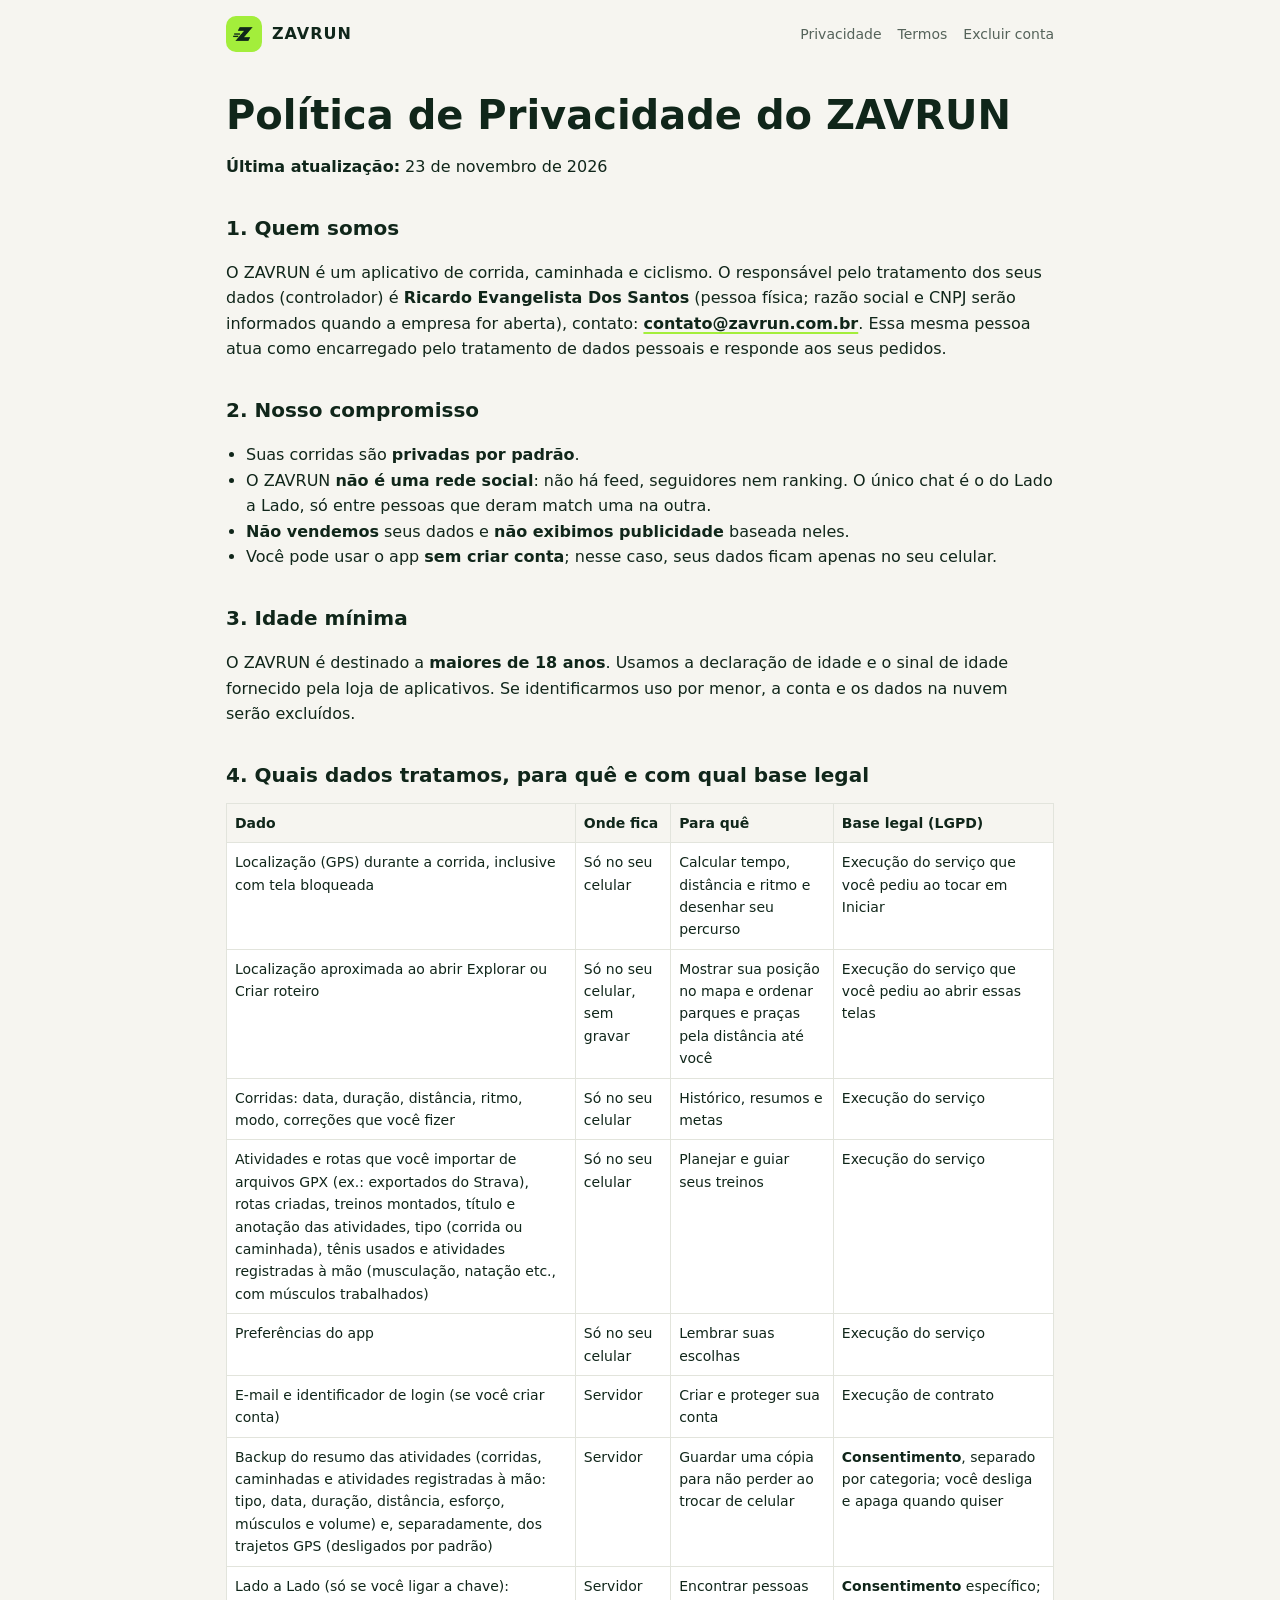
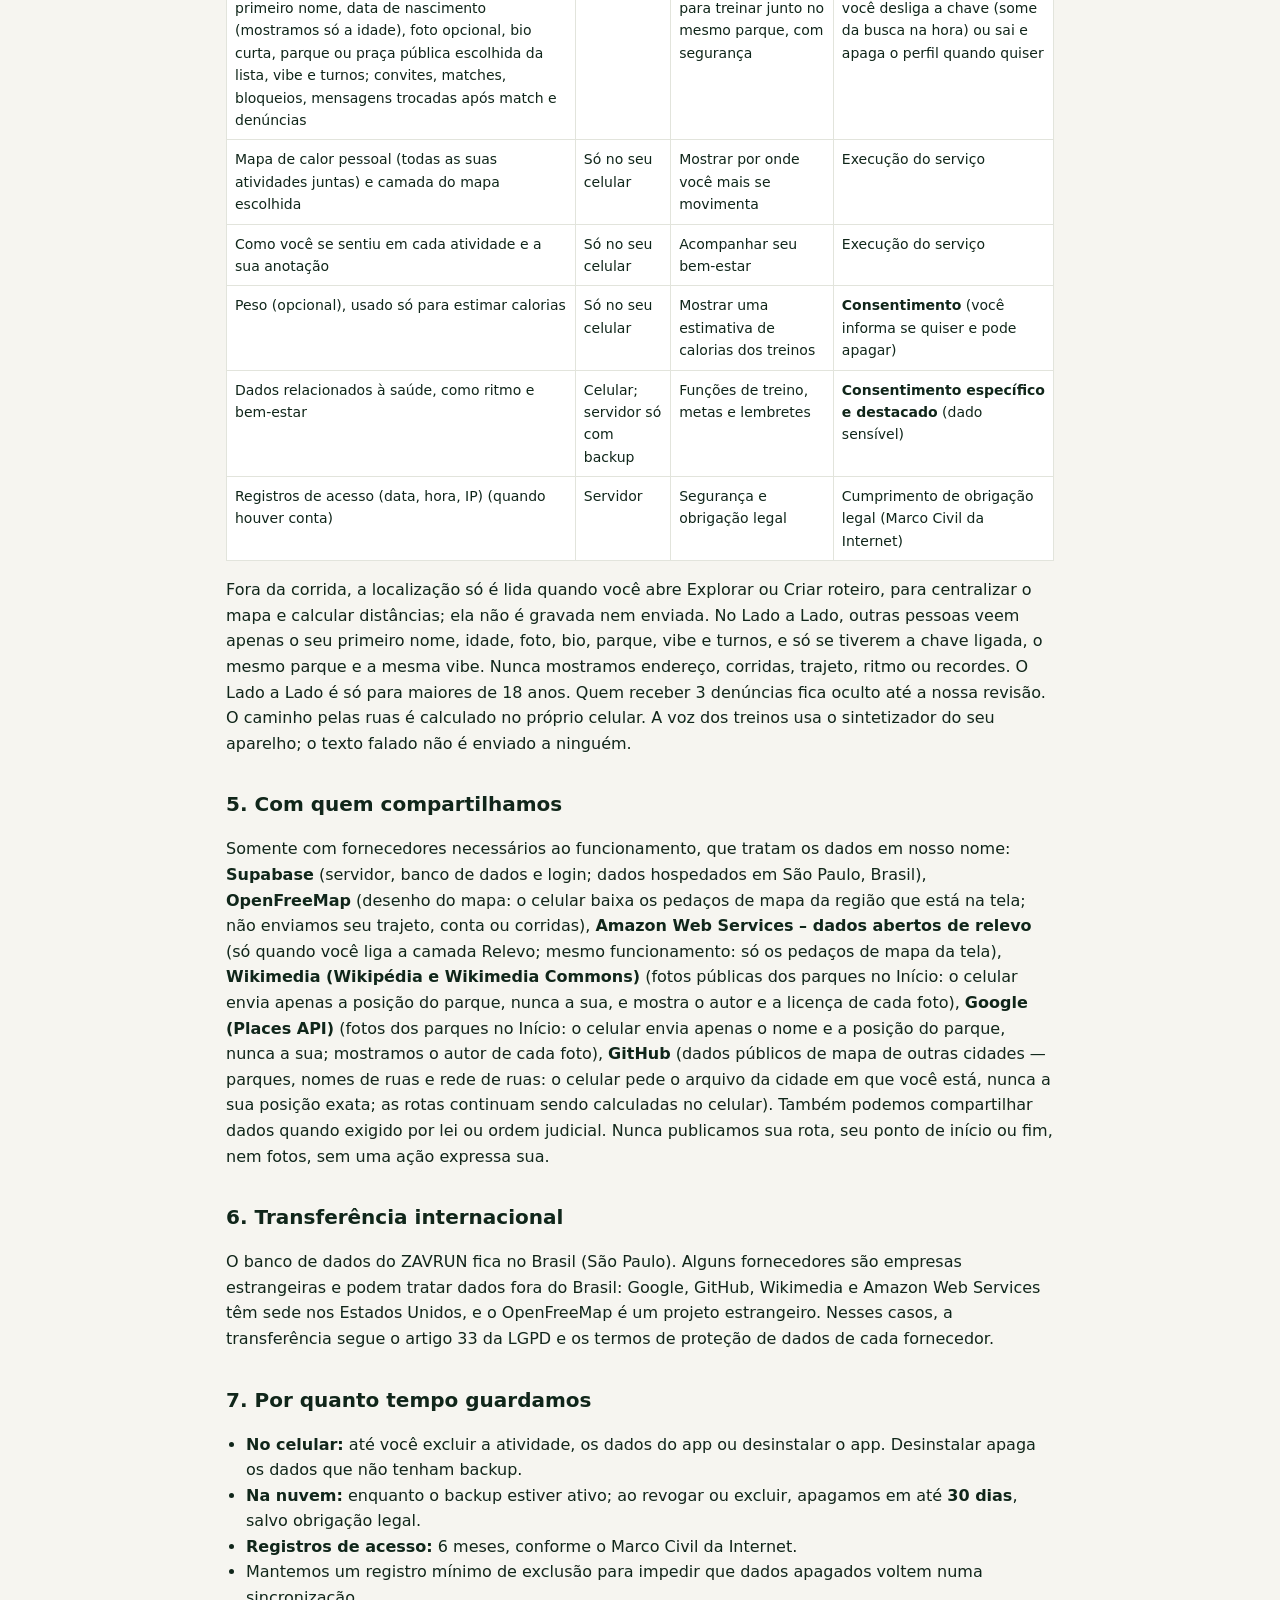
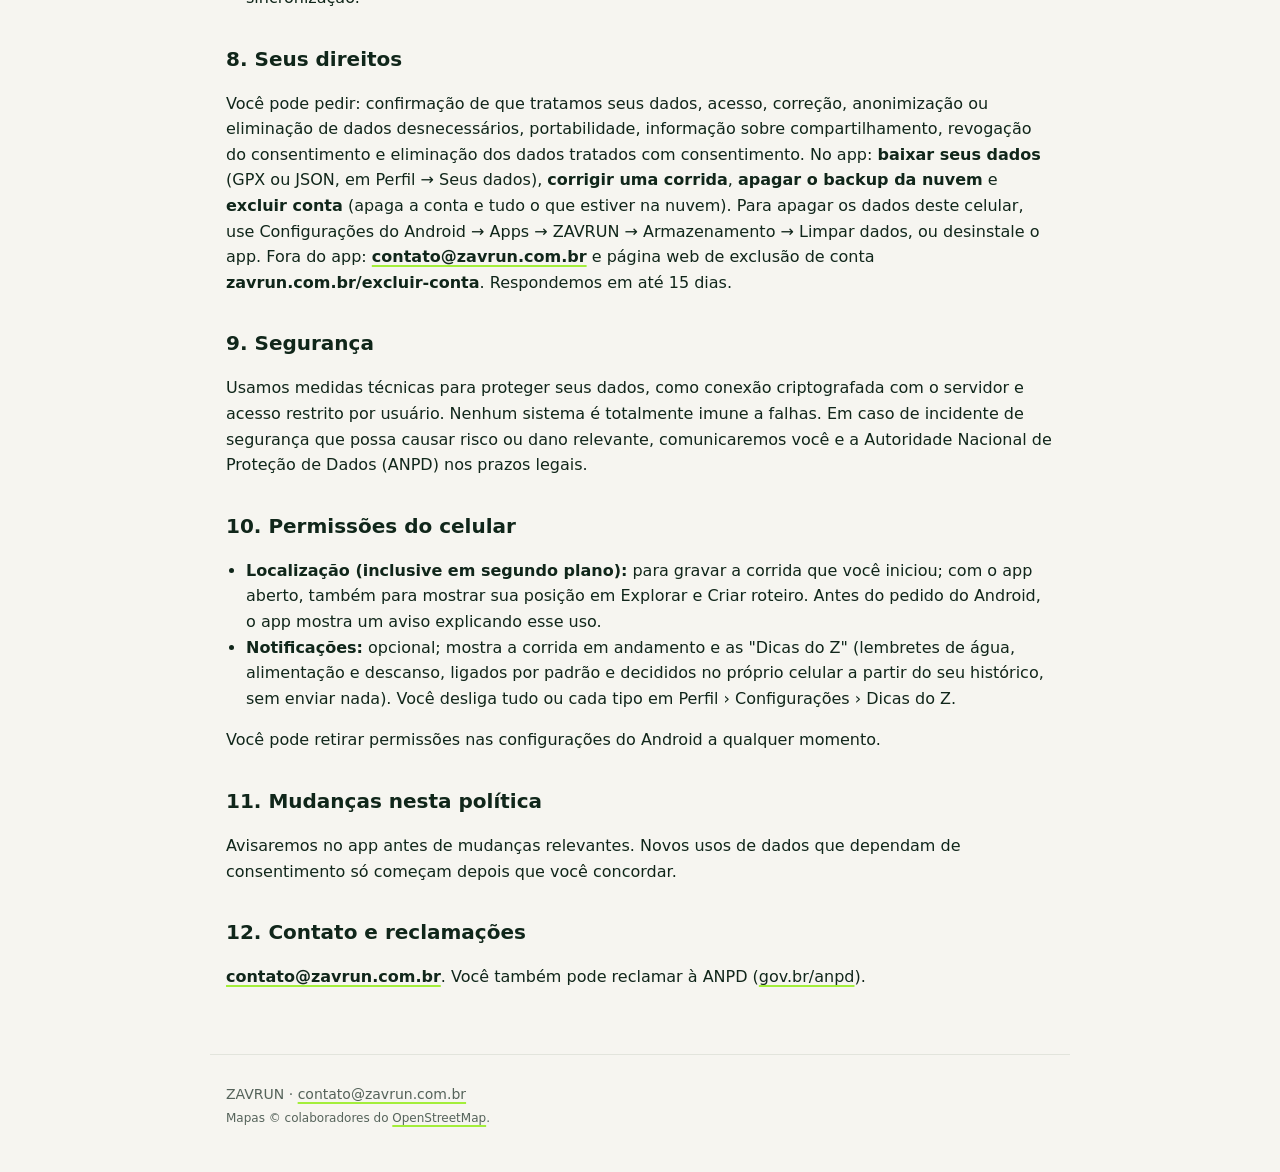
==== privacidade/index.html @ ad877f7b "Site zavrun.com.br: início, privacidade, termos e excluir conta Co-Authored-By: Claude Opus 5.5 <nor" ====
<!doctype html>
<html lang="pt-BR">
<head>
<meta charset="utf-8">
<meta name="viewport" content="width=device-width, initial-scale=1">
<title>Política de Privacidade — ZAVRUN</title>
<meta name="description" content="Como o ZAVRUN trata seus dados.">
<link rel="icon" href="/icon.png">
<link rel="stylesheet" href="/style.css">
</head>
<body>
<header class="top"><a class="brand" href="/"><img src="/icon.png" alt="" width="36" height="36"><span>ZAVRUN</span></a>
<nav><a href="/privacidade/">Privacidade</a><a href="/termos/">Termos</a><a href="/excluir-conta/">Excluir conta</a></nav></header>
<main>
<h1>Política de Privacidade do ZAVRUN</h1>
<p><strong>Última atualização:</strong> 23 de novembro de 2026</p>
<h2>1. Quem somos</h2>
<p>O ZAVRUN é um aplicativo de corrida, caminhada e ciclismo. O responsável pelo tratamento dos seus dados (controlador) é <strong>Ricardo Evangelista Dos Santos</strong> (pessoa física; razão social e CNPJ serão informados quando a empresa for aberta), contato: <strong><a href="mailto:contato@zavrun.com.br">contato@zavrun.com.br</a></strong>. Essa mesma pessoa atua como encarregado pelo tratamento de dados pessoais e responde aos seus pedidos.</p>
<h2>2. Nosso compromisso</h2>
<ul><li>Suas corridas são <strong>privadas por padrão</strong>.</li><li>O ZAVRUN <strong>não é uma rede social</strong>: não há feed, seguidores nem ranking. O único chat é o do Lado a Lado, só entre pessoas que deram match uma na outra.</li><li><strong>Não vendemos</strong> seus dados e <strong>não exibimos publicidade</strong> baseada neles.</li><li>Você pode usar o app <strong>sem criar conta</strong>; nesse caso, seus dados ficam apenas no seu celular.</li></ul>
<h2>3. Idade mínima</h2>
<p>O ZAVRUN é destinado a <strong>maiores de 18 anos</strong>. Usamos a declaração de idade e o sinal de idade fornecido pela loja de aplicativos. Se identificarmos uso por menor, a conta e os dados na nuvem serão excluídos.</p>
<h2>4. Quais dados tratamos, para quê e com qual base legal</h2>
<div class="table"><table><thead><tr><th>Dado</th><th>Onde fica</th><th>Para quê</th><th>Base legal (LGPD)</th></tr></thead><tbody><tr><td>Localização (GPS) durante a corrida, inclusive com tela bloqueada</td><td>Só no seu celular</td><td>Calcular tempo, distância e ritmo e desenhar seu percurso</td><td>Execução do serviço que você pediu ao tocar em Iniciar</td></tr><tr><td>Localização aproximada ao abrir Explorar ou Criar roteiro</td><td>Só no seu celular, sem gravar</td><td>Mostrar sua posição no mapa e ordenar parques e praças pela distância até você</td><td>Execução do serviço que você pediu ao abrir essas telas</td></tr><tr><td>Corridas: data, duração, distância, ritmo, modo, correções que você fizer</td><td>Só no seu celular</td><td>Histórico, resumos e metas</td><td>Execução do serviço</td></tr><tr><td>Atividades e rotas que você importar de arquivos GPX (ex.: exportados do Strava), rotas criadas, treinos montados, título e anotação das atividades, tipo (corrida ou caminhada), tênis usados e atividades registradas à mão (musculação, natação etc., com músculos trabalhados)</td><td>Só no seu celular</td><td>Planejar e guiar seus treinos</td><td>Execução do serviço</td></tr><tr><td>Preferências do app</td><td>Só no seu celular</td><td>Lembrar suas escolhas</td><td>Execução do serviço</td></tr><tr><td>E-mail e identificador de login (se você criar conta)</td><td>Servidor</td><td>Criar e proteger sua conta</td><td>Execução de contrato</td></tr><tr><td>Backup do resumo das atividades (corridas, caminhadas e atividades registradas à mão: tipo, data, duração, distância, esforço, músculos e volume) e, separadamente, dos trajetos GPS (desligados por padrão)</td><td>Servidor</td><td>Guardar uma cópia para não perder ao trocar de celular</td><td><strong>Consentimento</strong>, separado por categoria; você desliga e apaga quando quiser</td></tr><tr><td>Lado a Lado (só se você ligar a chave): primeiro nome, data de nascimento (mostramos só a idade), foto opcional, bio curta, parque ou praça pública escolhida da lista, vibe e turnos; convites, matches, bloqueios, mensagens trocadas após match e denúncias</td><td>Servidor</td><td>Encontrar pessoas para treinar junto no mesmo parque, com segurança</td><td><strong>Consentimento</strong> específico; você desliga a chave (some da busca na hora) ou sai e apaga o perfil quando quiser</td></tr><tr><td>Mapa de calor pessoal (todas as suas atividades juntas) e camada do mapa escolhida</td><td>Só no seu celular</td><td>Mostrar por onde você mais se movimenta</td><td>Execução do serviço</td></tr><tr><td>Como você se sentiu em cada atividade e a sua anotação</td><td>Só no seu celular</td><td>Acompanhar seu bem-estar</td><td>Execução do serviço</td></tr><tr><td>Peso (opcional), usado só para estimar calorias</td><td>Só no seu celular</td><td>Mostrar uma estimativa de calorias dos treinos</td><td><strong>Consentimento</strong> (você informa se quiser e pode apagar)</td></tr><tr><td>Dados relacionados à saúde, como ritmo e bem-estar</td><td>Celular; servidor só com backup</td><td>Funções de treino, metas e lembretes</td><td><strong>Consentimento específico e destacado</strong> (dado sensível)</td></tr><tr><td>Registros de acesso (data, hora, IP) (quando houver conta)</td><td>Servidor</td><td>Segurança e obrigação legal</td><td>Cumprimento de obrigação legal (Marco Civil da Internet)</td></tr></tbody></table></div>
<p>Fora da corrida, a localização só é lida quando você abre Explorar ou Criar roteiro, para centralizar o mapa e calcular distâncias; ela não é gravada nem enviada. No Lado a Lado, outras pessoas veem apenas o seu primeiro nome, idade, foto, bio, parque, vibe e turnos, e só se tiverem a chave ligada, o mesmo parque e a mesma vibe. Nunca mostramos endereço, corridas, trajeto, ritmo ou recordes. O Lado a Lado é só para maiores de 18 anos. Quem receber 3 denúncias fica oculto até a nossa revisão. O caminho pelas ruas é calculado no próprio celular. A voz dos treinos usa o sintetizador do seu aparelho; o texto falado não é enviado a ninguém.</p>
<h2>5. Com quem compartilhamos</h2>
<p>Somente com fornecedores necessários ao funcionamento, que tratam os dados em nosso nome: <strong>Supabase</strong> (servidor, banco de dados e login; dados hospedados em São Paulo, Brasil), <strong>OpenFreeMap</strong> (desenho do mapa: o celular baixa os pedaços de mapa da região que está na tela; não enviamos seu trajeto, conta ou corridas), <strong>Amazon Web Services – dados abertos de relevo</strong> (só quando você liga a camada Relevo; mesmo funcionamento: só os pedaços de mapa da tela), <strong>Wikimedia (Wikipédia e Wikimedia Commons)</strong> (fotos públicas dos parques no Início: o celular envia apenas a posição do parque, nunca a sua, e mostra o autor e a licença de cada foto), <strong>Google (Places API)</strong> (fotos dos parques no Início: o celular envia apenas o nome e a posição do parque, nunca a sua; mostramos o autor de cada foto), <strong>GitHub</strong> (dados públicos de mapa de outras cidades — parques, nomes de ruas e rede de ruas: o celular pede o arquivo da cidade em que você está, nunca a sua posição exata; as rotas continuam sendo calculadas no celular). Também podemos compartilhar dados quando exigido por lei ou ordem judicial. Nunca publicamos sua rota, seu ponto de início ou fim, nem fotos, sem uma ação expressa sua.</p>
<h2>6. Transferência internacional</h2>
<p>O banco de dados do ZAVRUN fica no Brasil (São Paulo). Alguns fornecedores são empresas estrangeiras e podem tratar dados fora do Brasil: Google, GitHub, Wikimedia e Amazon Web Services têm sede nos Estados Unidos, e o OpenFreeMap é um projeto estrangeiro. Nesses casos, a transferência segue o artigo 33 da LGPD e os termos de proteção de dados de cada fornecedor.</p>
<h2>7. Por quanto tempo guardamos</h2>
<ul><li><strong>No celular:</strong> até você excluir a atividade, os dados do app ou desinstalar o app. Desinstalar apaga os dados que não tenham backup.</li><li><strong>Na nuvem:</strong> enquanto o backup estiver ativo; ao revogar ou excluir, apagamos em até <strong>30 dias</strong>, salvo obrigação legal.</li><li><strong>Registros de acesso:</strong> 6 meses, conforme o Marco Civil da Internet.</li><li>Mantemos um registro mínimo de exclusão para impedir que dados apagados voltem numa sincronização.</li></ul>
<h2>8. Seus direitos</h2>
<p>Você pode pedir: confirmação de que tratamos seus dados, acesso, correção, anonimização ou eliminação de dados desnecessários, portabilidade, informação sobre compartilhamento, revogação do consentimento e eliminação dos dados tratados com consentimento. No app: <strong>baixar seus dados</strong> (GPX ou JSON, em Perfil → Seus dados), <strong>corrigir uma corrida</strong>, <strong>apagar o backup da nuvem</strong> e <strong>excluir conta</strong> (apaga a conta e tudo o que estiver na nuvem). Para apagar os dados deste celular, use Configurações do Android → Apps → ZAVRUN → Armazenamento → Limpar dados, ou desinstale o app. Fora do app: <strong><a href="mailto:contato@zavrun.com.br">contato@zavrun.com.br</a></strong> e página web de exclusão de conta <strong>zavrun.com.br/excluir-conta</strong>. Respondemos em até 15 dias.</p>
<h2>9. Segurança</h2>
<p>Usamos medidas técnicas para proteger seus dados, como conexão criptografada com o servidor e acesso restrito por usuário. Nenhum sistema é totalmente imune a falhas. Em caso de incidente de segurança que possa causar risco ou dano relevante, comunicaremos você e a Autoridade Nacional de Proteção de Dados (ANPD) nos prazos legais.</p>
<h2>10. Permissões do celular</h2>
<ul><li><strong>Localização (inclusive em segundo plano):</strong> para gravar a corrida que você iniciou; com o app aberto, também para mostrar sua posição em Explorar e Criar roteiro. Antes do pedido do Android, o app mostra um aviso explicando esse uso.</li><li><strong>Notificações:</strong> opcional; mostra a corrida em andamento e as "Dicas do Z" (lembretes de água, alimentação e descanso, ligados por padrão e decididos no próprio celular a partir do seu histórico, sem enviar nada). Você desliga tudo ou cada tipo em Perfil › Configurações › Dicas do Z.</li></ul>
<p>Você pode retirar permissões nas configurações do Android a qualquer momento.</p>
<h2>11. Mudanças nesta política</h2>
<p>Avisaremos no app antes de mudanças relevantes. Novos usos de dados que dependam de consentimento só começam depois que você concordar.</p>
<h2>12. Contato e reclamações</h2>
<p><strong><a href="mailto:contato@zavrun.com.br">contato@zavrun.com.br</a></strong>. Você também pode reclamar à ANPD (<a href="https://www.gov.br/anpd">gov.br/anpd</a>).</p>
</main>
<footer><p>ZAVRUN · <a href="mailto:contato@zavrun.com.br">contato@zavrun.com.br</a></p>
<p class="small">Mapas © colaboradores do <a href="https://www.openstreetmap.org/copyright">OpenStreetMap</a>.</p></footer>
</body>
</html>
---- style.css ----
:root{--bg:#F6F5F0;--card:#FFFFFF;--text:#10261A;--muted:#55635A;--line:#E2E4DC;--lime:#A3EE3B;--dark:#10261A}
@media (prefers-color-scheme:dark){:root{--bg:#0E1311;--card:#1A201D;--text:#EEF2EC;--muted:#A3ADA6;--line:#26302B}}
*{box-sizing:border-box}html{-webkit-text-size-adjust:100%}
body{margin:0;background:var(--bg);color:var(--text);font:16px/1.6 system-ui,-apple-system,"Segoe UI",Roboto,sans-serif}
a{color:inherit;text-decoration-color:var(--lime);text-decoration-thickness:2px;text-underline-offset:3px}
.top{display:flex;flex-wrap:wrap;gap:12px;align-items:center;justify-content:space-between;max-width:860px;margin:0 auto;padding:16px}
.brand{display:flex;align-items:center;gap:10px;text-decoration:none;font-weight:800;letter-spacing:.06em}
.brand img{border-radius:10px}
nav{display:flex;gap:16px;flex-wrap:wrap;font-size:14px}nav a{text-decoration:none;color:var(--muted)}nav a:hover{color:var(--text)}
main{max-width:860px;margin:0 auto;padding:8px 16px 48px}
h1{font-size:clamp(28px,5vw,40px);line-height:1.15;margin:16px 0 8px}h2{font-size:20px;margin:32px 0 8px}h3{font-size:17px}
p,li{color:var(--text)}ul{padding-left:20px}code{background:var(--card);padding:1px 5px;border-radius:5px}
blockquote{margin:16px 0;padding:12px 16px;background:var(--card);border-left:4px solid var(--lime);border-radius:8px}
.table{overflow-x:auto;margin:12px 0}table{border-collapse:collapse;width:100%;font-size:14px;background:var(--card)}
th,td{border:1px solid var(--line);padding:8px;text-align:left;vertical-align:top}th{background:var(--bg)}
.hero{background:var(--dark);color:#EEF2EC;border-radius:28px;padding:32px 24px;margin:8px 0 24px}
.hero h1{color:#EEF2EC;margin-top:0}.hero p{color:#C9D2CB;font-size:18px;max-width:560px}
.pill{display:inline-block;background:var(--lime);color:#10261A;font-weight:700;border-radius:999px;padding:10px 18px;text-decoration:none}
.grid{display:grid;grid-template-columns:repeat(auto-fit,minmax(220px,1fr));gap:12px}
.card{background:var(--card);border:1px solid var(--line);border-radius:20px;padding:18px}.card h3{margin:0 0 6px}.card p{margin:0;color:var(--muted)}
ol.steps{padding-left:20px}ol.steps li{margin:6px 0}
footer{max-width:860px;margin:0 auto;padding:24px 16px 40px;border-top:1px solid var(--line);color:var(--muted);font-size:14px}
footer p{color:var(--muted);margin:4px 0}.small{font-size:12px}
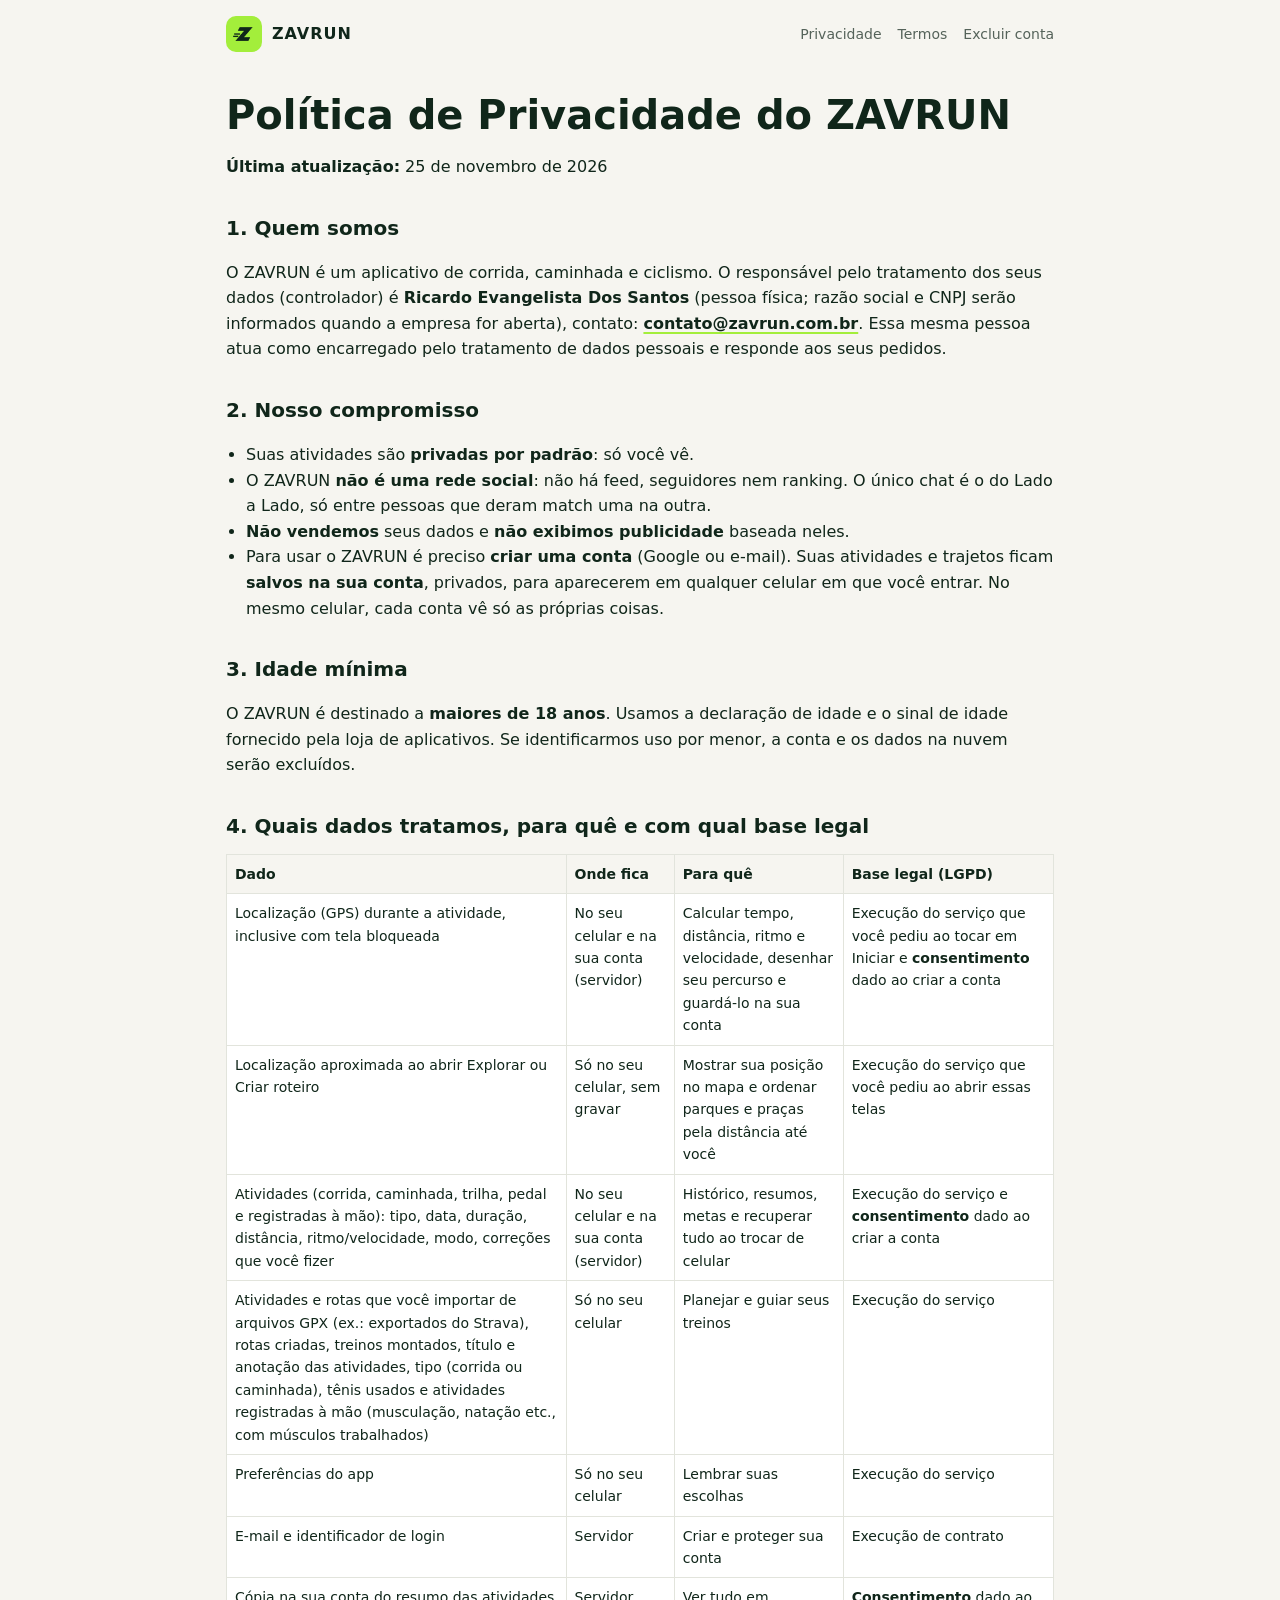
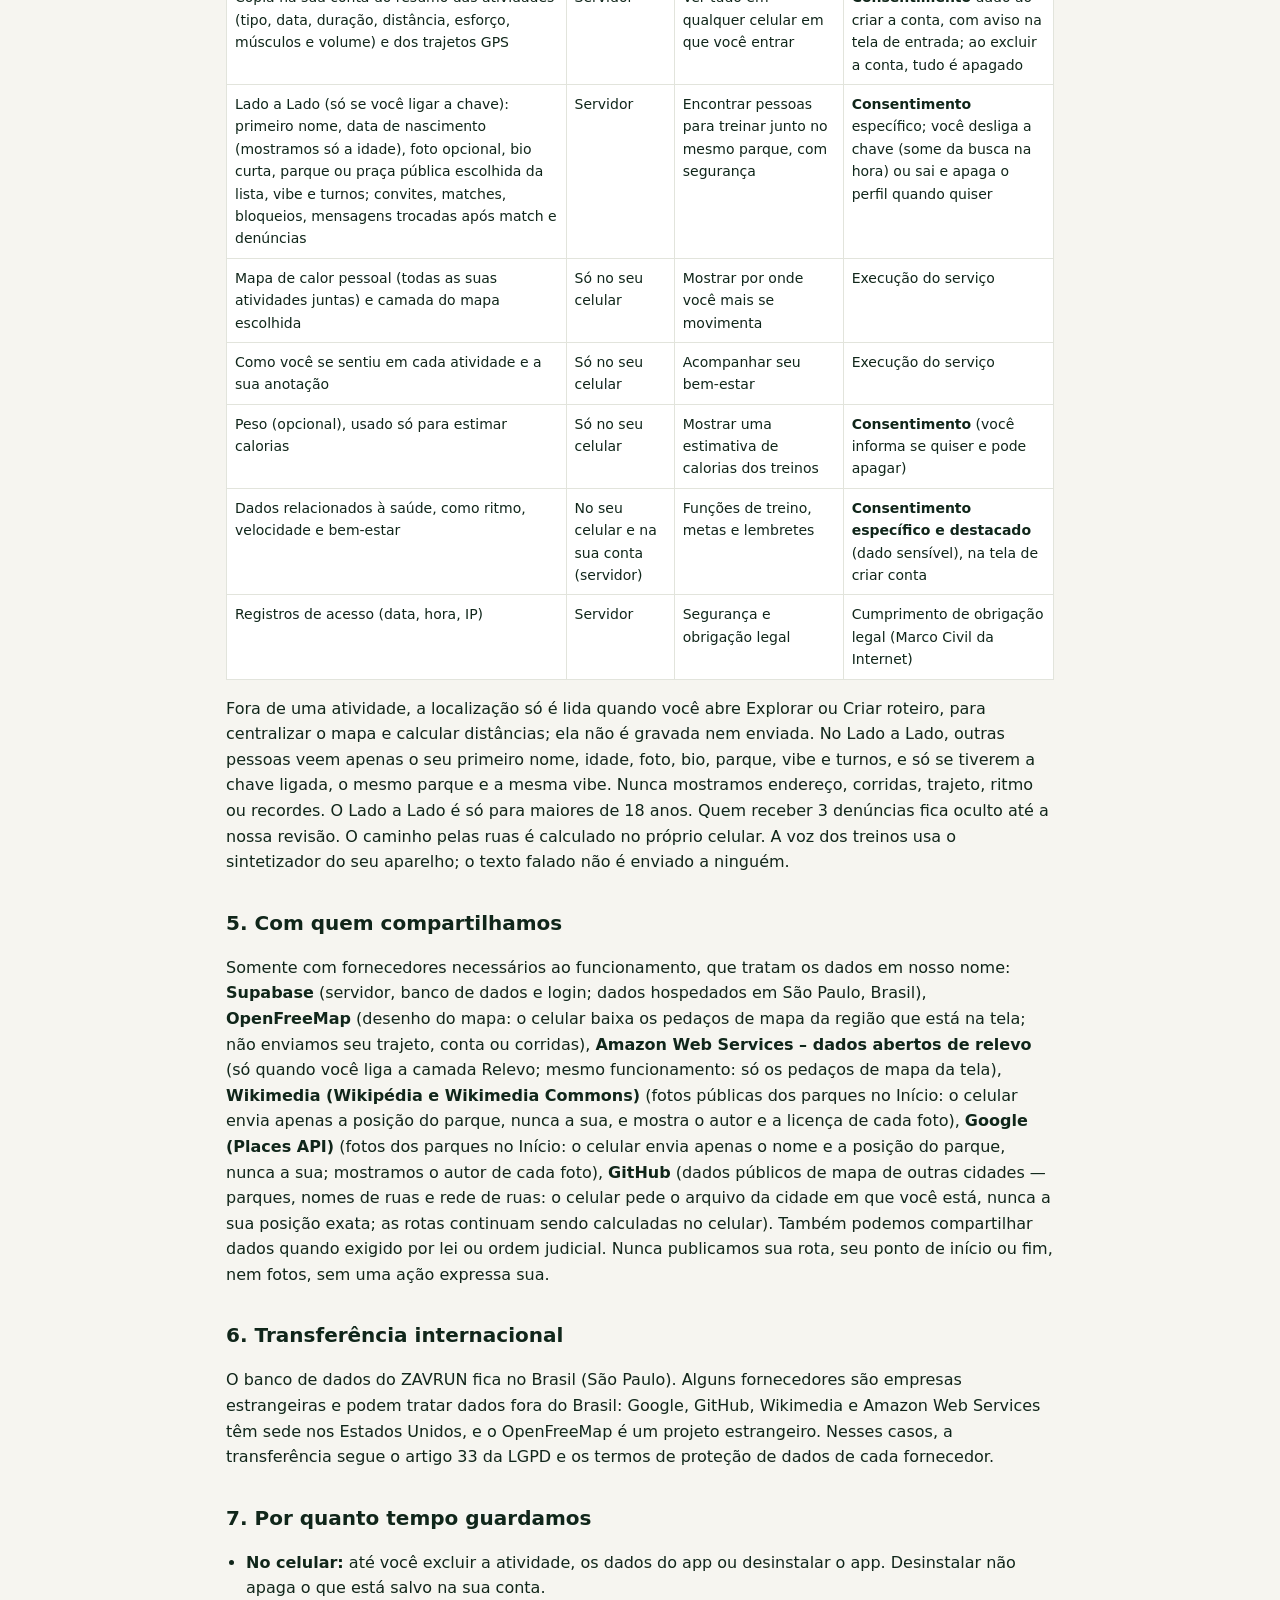
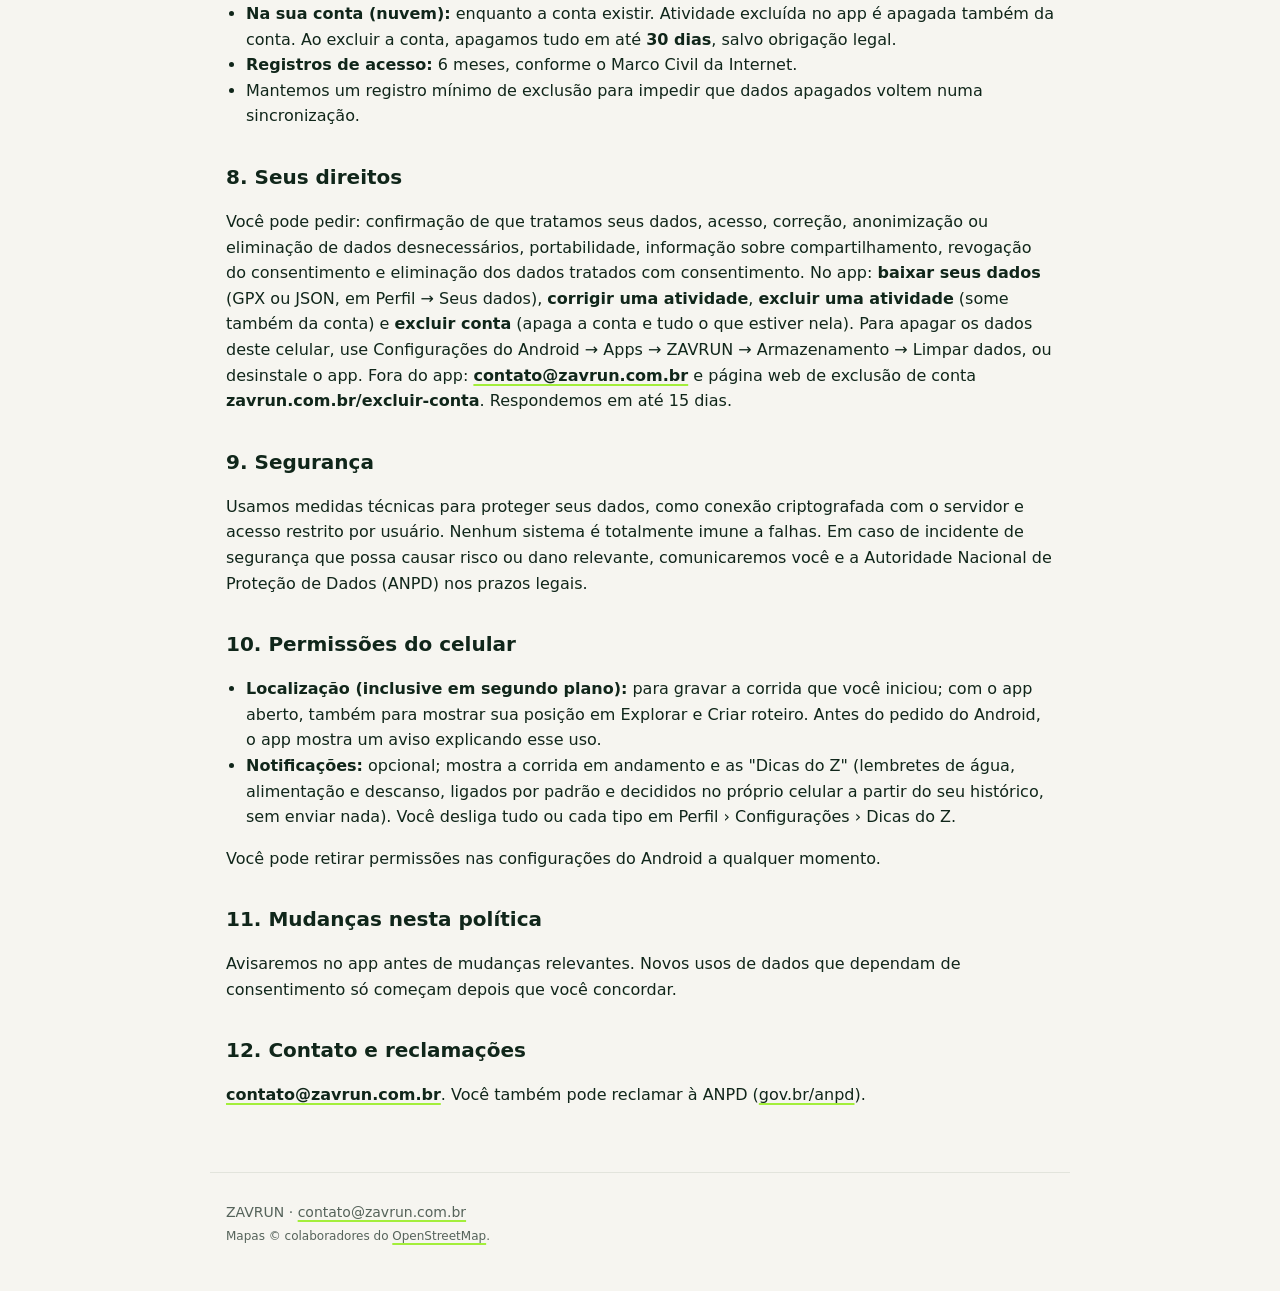
==== commit d38e4e8a: "Privacidade e Termos: conta obrigatória e tudo salvo na conta (ACCOUNT-02) Co-Authored-By: Claude Op" ====
--- a/privacidade/index.html
+++ b/privacidade/index.html
@@ -13,24 +13,24 @@
 <nav><a href="/privacidade/">Privacidade</a><a href="/termos/">Termos</a><a href="/excluir-conta/">Excluir conta</a></nav></header>
 <main>
 <h1>Política de Privacidade do ZAVRUN</h1>
-<p><strong>Última atualização:</strong> 23 de novembro de 2026</p>
+<p><strong>Última atualização:</strong> 25 de novembro de 2026</p>
 <h2>1. Quem somos</h2>
 <p>O ZAVRUN é um aplicativo de corrida, caminhada e ciclismo. O responsável pelo tratamento dos seus dados (controlador) é <strong>Ricardo Evangelista Dos Santos</strong> (pessoa física; razão social e CNPJ serão informados quando a empresa for aberta), contato: <strong><a href="mailto:contato@zavrun.com.br">contato@zavrun.com.br</a></strong>. Essa mesma pessoa atua como encarregado pelo tratamento de dados pessoais e responde aos seus pedidos.</p>
 <h2>2. Nosso compromisso</h2>
-<ul><li>Suas corridas são <strong>privadas por padrão</strong>.</li><li>O ZAVRUN <strong>não é uma rede social</strong>: não há feed, seguidores nem ranking. O único chat é o do Lado a Lado, só entre pessoas que deram match uma na outra.</li><li><strong>Não vendemos</strong> seus dados e <strong>não exibimos publicidade</strong> baseada neles.</li><li>Você pode usar o app <strong>sem criar conta</strong>; nesse caso, seus dados ficam apenas no seu celular.</li></ul>
+<ul><li>Suas atividades são <strong>privadas por padrão</strong>: só você vê.</li><li>O ZAVRUN <strong>não é uma rede social</strong>: não há feed, seguidores nem ranking. O único chat é o do Lado a Lado, só entre pessoas que deram match uma na outra.</li><li><strong>Não vendemos</strong> seus dados e <strong>não exibimos publicidade</strong> baseada neles.</li><li>Para usar o ZAVRUN é preciso <strong>criar uma conta</strong> (Google ou e-mail). Suas atividades e trajetos ficam <strong>salvos na sua conta</strong>, privados, para aparecerem em qualquer celular em que você entrar. No mesmo celular, cada conta vê só as próprias coisas.</li></ul>
 <h2>3. Idade mínima</h2>
 <p>O ZAVRUN é destinado a <strong>maiores de 18 anos</strong>. Usamos a declaração de idade e o sinal de idade fornecido pela loja de aplicativos. Se identificarmos uso por menor, a conta e os dados na nuvem serão excluídos.</p>
 <h2>4. Quais dados tratamos, para quê e com qual base legal</h2>
-<div class="table"><table><thead><tr><th>Dado</th><th>Onde fica</th><th>Para quê</th><th>Base legal (LGPD)</th></tr></thead><tbody><tr><td>Localização (GPS) durante a corrida, inclusive com tela bloqueada</td><td>Só no seu celular</td><td>Calcular tempo, distância e ritmo e desenhar seu percurso</td><td>Execução do serviço que você pediu ao tocar em Iniciar</td></tr><tr><td>Localização aproximada ao abrir Explorar ou Criar roteiro</td><td>Só no seu celular, sem gravar</td><td>Mostrar sua posição no mapa e ordenar parques e praças pela distância até você</td><td>Execução do serviço que você pediu ao abrir essas telas</td></tr><tr><td>Corridas: data, duração, distância, ritmo, modo, correções que você fizer</td><td>Só no seu celular</td><td>Histórico, resumos e metas</td><td>Execução do serviço</td></tr><tr><td>Atividades e rotas que você importar de arquivos GPX (ex.: exportados do Strava), rotas criadas, treinos montados, título e anotação das atividades, tipo (corrida ou caminhada), tênis usados e atividades registradas à mão (musculação, natação etc., com músculos trabalhados)</td><td>Só no seu celular</td><td>Planejar e guiar seus treinos</td><td>Execução do serviço</td></tr><tr><td>Preferências do app</td><td>Só no seu celular</td><td>Lembrar suas escolhas</td><td>Execução do serviço</td></tr><tr><td>E-mail e identificador de login (se você criar conta)</td><td>Servidor</td><td>Criar e proteger sua conta</td><td>Execução de contrato</td></tr><tr><td>Backup do resumo das atividades (corridas, caminhadas e atividades registradas à mão: tipo, data, duração, distância, esforço, músculos e volume) e, separadamente, dos trajetos GPS (desligados por padrão)</td><td>Servidor</td><td>Guardar uma cópia para não perder ao trocar de celular</td><td><strong>Consentimento</strong>, separado por categoria; você desliga e apaga quando quiser</td></tr><tr><td>Lado a Lado (só se você ligar a chave): primeiro nome, data de nascimento (mostramos só a idade), foto opcional, bio curta, parque ou praça pública escolhida da lista, vibe e turnos; convites, matches, bloqueios, mensagens trocadas após match e denúncias</td><td>Servidor</td><td>Encontrar pessoas para treinar junto no mesmo parque, com segurança</td><td><strong>Consentimento</strong> específico; você desliga a chave (some da busca na hora) ou sai e apaga o perfil quando quiser</td></tr><tr><td>Mapa de calor pessoal (todas as suas atividades juntas) e camada do mapa escolhida</td><td>Só no seu celular</td><td>Mostrar por onde você mais se movimenta</td><td>Execução do serviço</td></tr><tr><td>Como você se sentiu em cada atividade e a sua anotação</td><td>Só no seu celular</td><td>Acompanhar seu bem-estar</td><td>Execução do serviço</td></tr><tr><td>Peso (opcional), usado só para estimar calorias</td><td>Só no seu celular</td><td>Mostrar uma estimativa de calorias dos treinos</td><td><strong>Consentimento</strong> (você informa se quiser e pode apagar)</td></tr><tr><td>Dados relacionados à saúde, como ritmo e bem-estar</td><td>Celular; servidor só com backup</td><td>Funções de treino, metas e lembretes</td><td><strong>Consentimento específico e destacado</strong> (dado sensível)</td></tr><tr><td>Registros de acesso (data, hora, IP) (quando houver conta)</td><td>Servidor</td><td>Segurança e obrigação legal</td><td>Cumprimento de obrigação legal (Marco Civil da Internet)</td></tr></tbody></table></div>
-<p>Fora da corrida, a localização só é lida quando você abre Explorar ou Criar roteiro, para centralizar o mapa e calcular distâncias; ela não é gravada nem enviada. No Lado a Lado, outras pessoas veem apenas o seu primeiro nome, idade, foto, bio, parque, vibe e turnos, e só se tiverem a chave ligada, o mesmo parque e a mesma vibe. Nunca mostramos endereço, corridas, trajeto, ritmo ou recordes. O Lado a Lado é só para maiores de 18 anos. Quem receber 3 denúncias fica oculto até a nossa revisão. O caminho pelas ruas é calculado no próprio celular. A voz dos treinos usa o sintetizador do seu aparelho; o texto falado não é enviado a ninguém.</p>
+<div class="table"><table><thead><tr><th>Dado</th><th>Onde fica</th><th>Para quê</th><th>Base legal (LGPD)</th></tr></thead><tbody><tr><td>Localização (GPS) durante a atividade, inclusive com tela bloqueada</td><td>No seu celular e na sua conta (servidor)</td><td>Calcular tempo, distância, ritmo e velocidade, desenhar seu percurso e guardá-lo na sua conta</td><td>Execução do serviço que você pediu ao tocar em Iniciar e <strong>consentimento</strong> dado ao criar a conta</td></tr><tr><td>Localização aproximada ao abrir Explorar ou Criar roteiro</td><td>Só no seu celular, sem gravar</td><td>Mostrar sua posição no mapa e ordenar parques e praças pela distância até você</td><td>Execução do serviço que você pediu ao abrir essas telas</td></tr><tr><td>Atividades (corrida, caminhada, trilha, pedal e registradas à mão): tipo, data, duração, distância, ritmo/velocidade, modo, correções que você fizer</td><td>No seu celular e na sua conta (servidor)</td><td>Histórico, resumos, metas e recuperar tudo ao trocar de celular</td><td>Execução do serviço e <strong>consentimento</strong> dado ao criar a conta</td></tr><tr><td>Atividades e rotas que você importar de arquivos GPX (ex.: exportados do Strava), rotas criadas, treinos montados, título e anotação das atividades, tipo (corrida ou caminhada), tênis usados e atividades registradas à mão (musculação, natação etc., com músculos trabalhados)</td><td>Só no seu celular</td><td>Planejar e guiar seus treinos</td><td>Execução do serviço</td></tr><tr><td>Preferências do app</td><td>Só no seu celular</td><td>Lembrar suas escolhas</td><td>Execução do serviço</td></tr><tr><td>E-mail e identificador de login</td><td>Servidor</td><td>Criar e proteger sua conta</td><td>Execução de contrato</td></tr><tr><td>Cópia na sua conta do resumo das atividades (tipo, data, duração, distância, esforço, músculos e volume) e dos trajetos GPS</td><td>Servidor</td><td>Ver tudo em qualquer celular em que você entrar</td><td><strong>Consentimento</strong> dado ao criar a conta, com aviso na tela de entrada; ao excluir a conta, tudo é apagado</td></tr><tr><td>Lado a Lado (só se você ligar a chave): primeiro nome, data de nascimento (mostramos só a idade), foto opcional, bio curta, parque ou praça pública escolhida da lista, vibe e turnos; convites, matches, bloqueios, mensagens trocadas após match e denúncias</td><td>Servidor</td><td>Encontrar pessoas para treinar junto no mesmo parque, com segurança</td><td><strong>Consentimento</strong> específico; você desliga a chave (some da busca na hora) ou sai e apaga o perfil quando quiser</td></tr><tr><td>Mapa de calor pessoal (todas as suas atividades juntas) e camada do mapa escolhida</td><td>Só no seu celular</td><td>Mostrar por onde você mais se movimenta</td><td>Execução do serviço</td></tr><tr><td>Como você se sentiu em cada atividade e a sua anotação</td><td>Só no seu celular</td><td>Acompanhar seu bem-estar</td><td>Execução do serviço</td></tr><tr><td>Peso (opcional), usado só para estimar calorias</td><td>Só no seu celular</td><td>Mostrar uma estimativa de calorias dos treinos</td><td><strong>Consentimento</strong> (você informa se quiser e pode apagar)</td></tr><tr><td>Dados relacionados à saúde, como ritmo, velocidade e bem-estar</td><td>No seu celular e na sua conta (servidor)</td><td>Funções de treino, metas e lembretes</td><td><strong>Consentimento específico e destacado</strong> (dado sensível), na tela de criar conta</td></tr><tr><td>Registros de acesso (data, hora, IP)</td><td>Servidor</td><td>Segurança e obrigação legal</td><td>Cumprimento de obrigação legal (Marco Civil da Internet)</td></tr></tbody></table></div>
+<p>Fora de uma atividade, a localização só é lida quando você abre Explorar ou Criar roteiro, para centralizar o mapa e calcular distâncias; ela não é gravada nem enviada. No Lado a Lado, outras pessoas veem apenas o seu primeiro nome, idade, foto, bio, parque, vibe e turnos, e só se tiverem a chave ligada, o mesmo parque e a mesma vibe. Nunca mostramos endereço, corridas, trajeto, ritmo ou recordes. O Lado a Lado é só para maiores de 18 anos. Quem receber 3 denúncias fica oculto até a nossa revisão. O caminho pelas ruas é calculado no próprio celular. A voz dos treinos usa o sintetizador do seu aparelho; o texto falado não é enviado a ninguém.</p>
 <h2>5. Com quem compartilhamos</h2>
 <p>Somente com fornecedores necessários ao funcionamento, que tratam os dados em nosso nome: <strong>Supabase</strong> (servidor, banco de dados e login; dados hospedados em São Paulo, Brasil), <strong>OpenFreeMap</strong> (desenho do mapa: o celular baixa os pedaços de mapa da região que está na tela; não enviamos seu trajeto, conta ou corridas), <strong>Amazon Web Services – dados abertos de relevo</strong> (só quando você liga a camada Relevo; mesmo funcionamento: só os pedaços de mapa da tela), <strong>Wikimedia (Wikipédia e Wikimedia Commons)</strong> (fotos públicas dos parques no Início: o celular envia apenas a posição do parque, nunca a sua, e mostra o autor e a licença de cada foto), <strong>Google (Places API)</strong> (fotos dos parques no Início: o celular envia apenas o nome e a posição do parque, nunca a sua; mostramos o autor de cada foto), <strong>GitHub</strong> (dados públicos de mapa de outras cidades — parques, nomes de ruas e rede de ruas: o celular pede o arquivo da cidade em que você está, nunca a sua posição exata; as rotas continuam sendo calculadas no celular). Também podemos compartilhar dados quando exigido por lei ou ordem judicial. Nunca publicamos sua rota, seu ponto de início ou fim, nem fotos, sem uma ação expressa sua.</p>
 <h2>6. Transferência internacional</h2>
 <p>O banco de dados do ZAVRUN fica no Brasil (São Paulo). Alguns fornecedores são empresas estrangeiras e podem tratar dados fora do Brasil: Google, GitHub, Wikimedia e Amazon Web Services têm sede nos Estados Unidos, e o OpenFreeMap é um projeto estrangeiro. Nesses casos, a transferência segue o artigo 33 da LGPD e os termos de proteção de dados de cada fornecedor.</p>
 <h2>7. Por quanto tempo guardamos</h2>
-<ul><li><strong>No celular:</strong> até você excluir a atividade, os dados do app ou desinstalar o app. Desinstalar apaga os dados que não tenham backup.</li><li><strong>Na nuvem:</strong> enquanto o backup estiver ativo; ao revogar ou excluir, apagamos em até <strong>30 dias</strong>, salvo obrigação legal.</li><li><strong>Registros de acesso:</strong> 6 meses, conforme o Marco Civil da Internet.</li><li>Mantemos um registro mínimo de exclusão para impedir que dados apagados voltem numa sincronização.</li></ul>
+<ul><li><strong>No celular:</strong> até você excluir a atividade, os dados do app ou desinstalar o app. Desinstalar não apaga o que está salvo na sua conta.</li><li><strong>Na sua conta (nuvem):</strong> enquanto a conta existir. Atividade excluída no app é apagada também da conta. Ao excluir a conta, apagamos tudo em até <strong>30 dias</strong>, salvo obrigação legal.</li><li><strong>Registros de acesso:</strong> 6 meses, conforme o Marco Civil da Internet.</li><li>Mantemos um registro mínimo de exclusão para impedir que dados apagados voltem numa sincronização.</li></ul>
 <h2>8. Seus direitos</h2>
-<p>Você pode pedir: confirmação de que tratamos seus dados, acesso, correção, anonimização ou eliminação de dados desnecessários, portabilidade, informação sobre compartilhamento, revogação do consentimento e eliminação dos dados tratados com consentimento. No app: <strong>baixar seus dados</strong> (GPX ou JSON, em Perfil → Seus dados), <strong>corrigir uma corrida</strong>, <strong>apagar o backup da nuvem</strong> e <strong>excluir conta</strong> (apaga a conta e tudo o que estiver na nuvem). Para apagar os dados deste celular, use Configurações do Android → Apps → ZAVRUN → Armazenamento → Limpar dados, ou desinstale o app. Fora do app: <strong><a href="mailto:contato@zavrun.com.br">contato@zavrun.com.br</a></strong> e página web de exclusão de conta <strong>zavrun.com.br/excluir-conta</strong>. Respondemos em até 15 dias.</p>
+<p>Você pode pedir: confirmação de que tratamos seus dados, acesso, correção, anonimização ou eliminação de dados desnecessários, portabilidade, informação sobre compartilhamento, revogação do consentimento e eliminação dos dados tratados com consentimento. No app: <strong>baixar seus dados</strong> (GPX ou JSON, em Perfil → Seus dados), <strong>corrigir uma atividade</strong>, <strong>excluir uma atividade</strong> (some também da conta) e <strong>excluir conta</strong> (apaga a conta e tudo o que estiver nela). Para apagar os dados deste celular, use Configurações do Android → Apps → ZAVRUN → Armazenamento → Limpar dados, ou desinstale o app. Fora do app: <strong><a href="mailto:contato@zavrun.com.br">contato@zavrun.com.br</a></strong> e página web de exclusão de conta <strong>zavrun.com.br/excluir-conta</strong>. Respondemos em até 15 dias.</p>
 <h2>9. Segurança</h2>
 <p>Usamos medidas técnicas para proteger seus dados, como conexão criptografada com o servidor e acesso restrito por usuário. Nenhum sistema é totalmente imune a falhas. Em caso de incidente de segurança que possa causar risco ou dano relevante, comunicaremos você e a Autoridade Nacional de Proteção de Dados (ANPD) nos prazos legais.</p>
 <h2>10. Permissões do celular</h2>
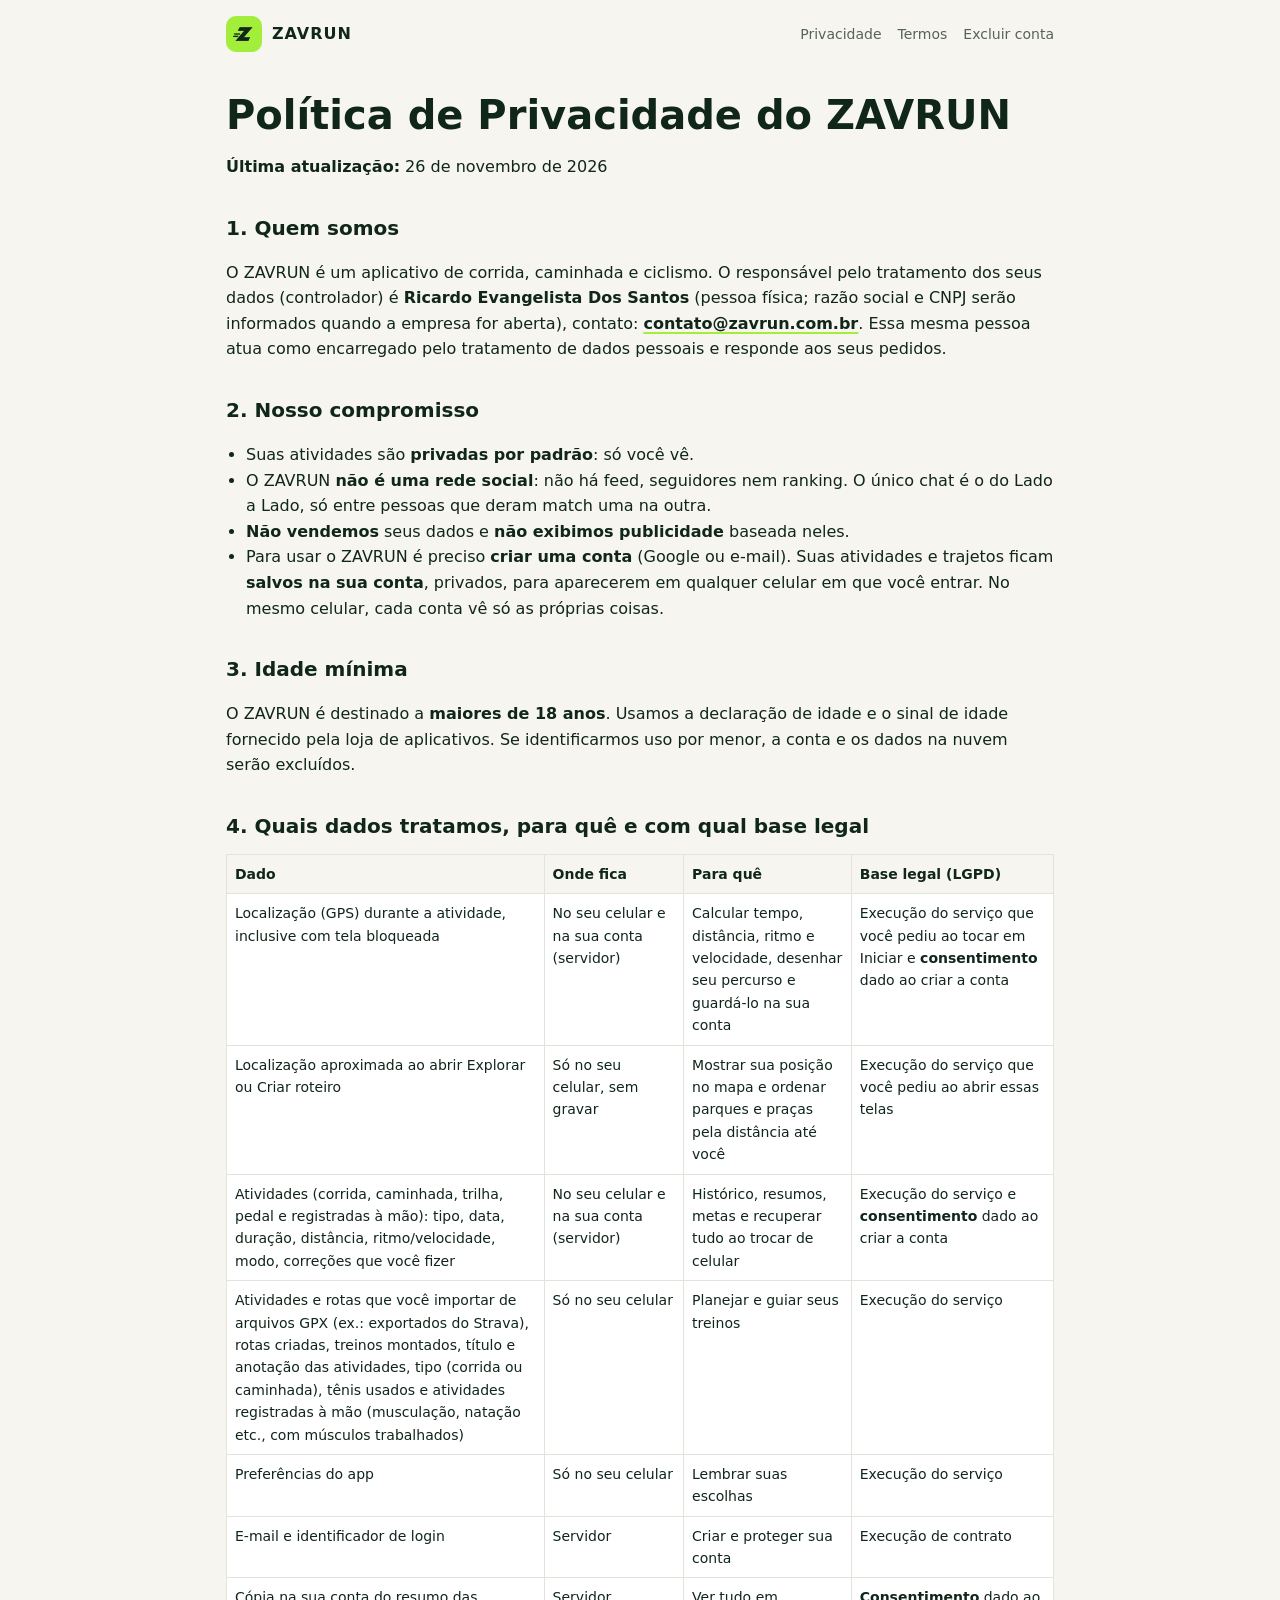
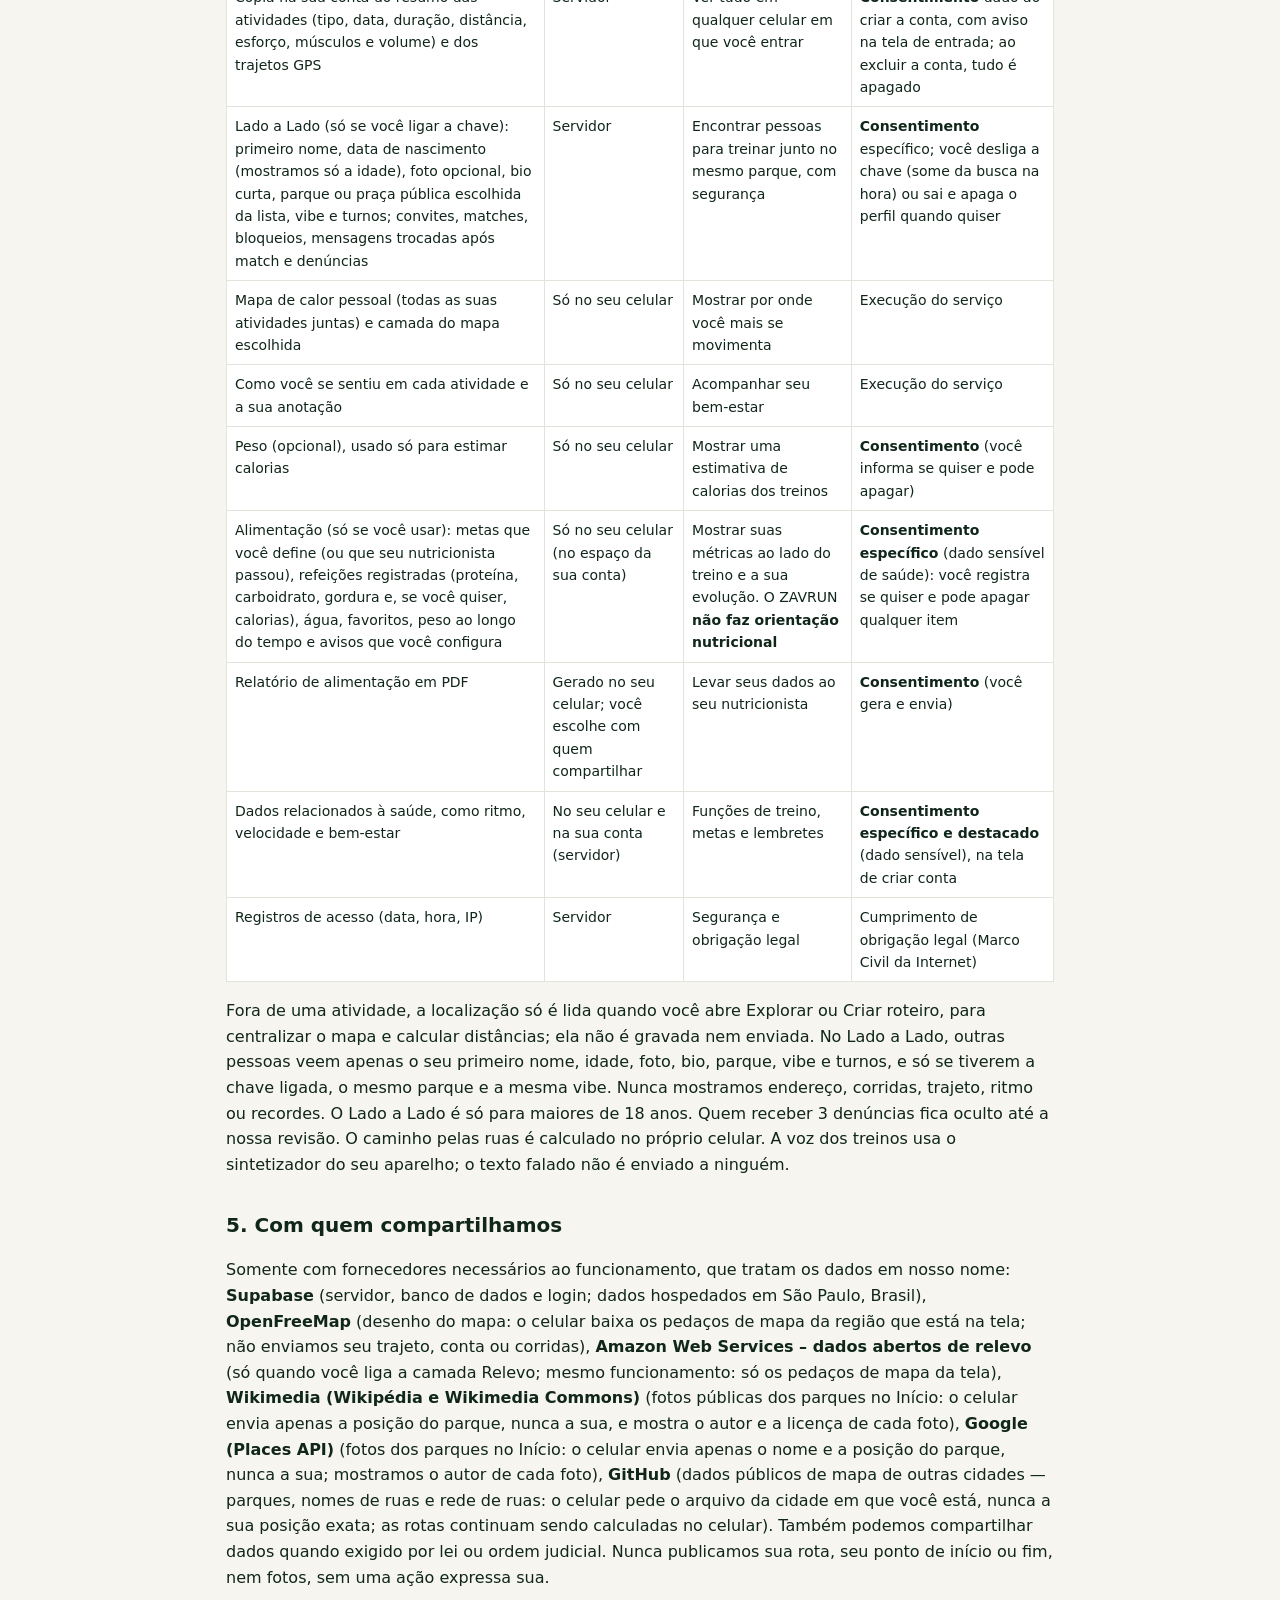
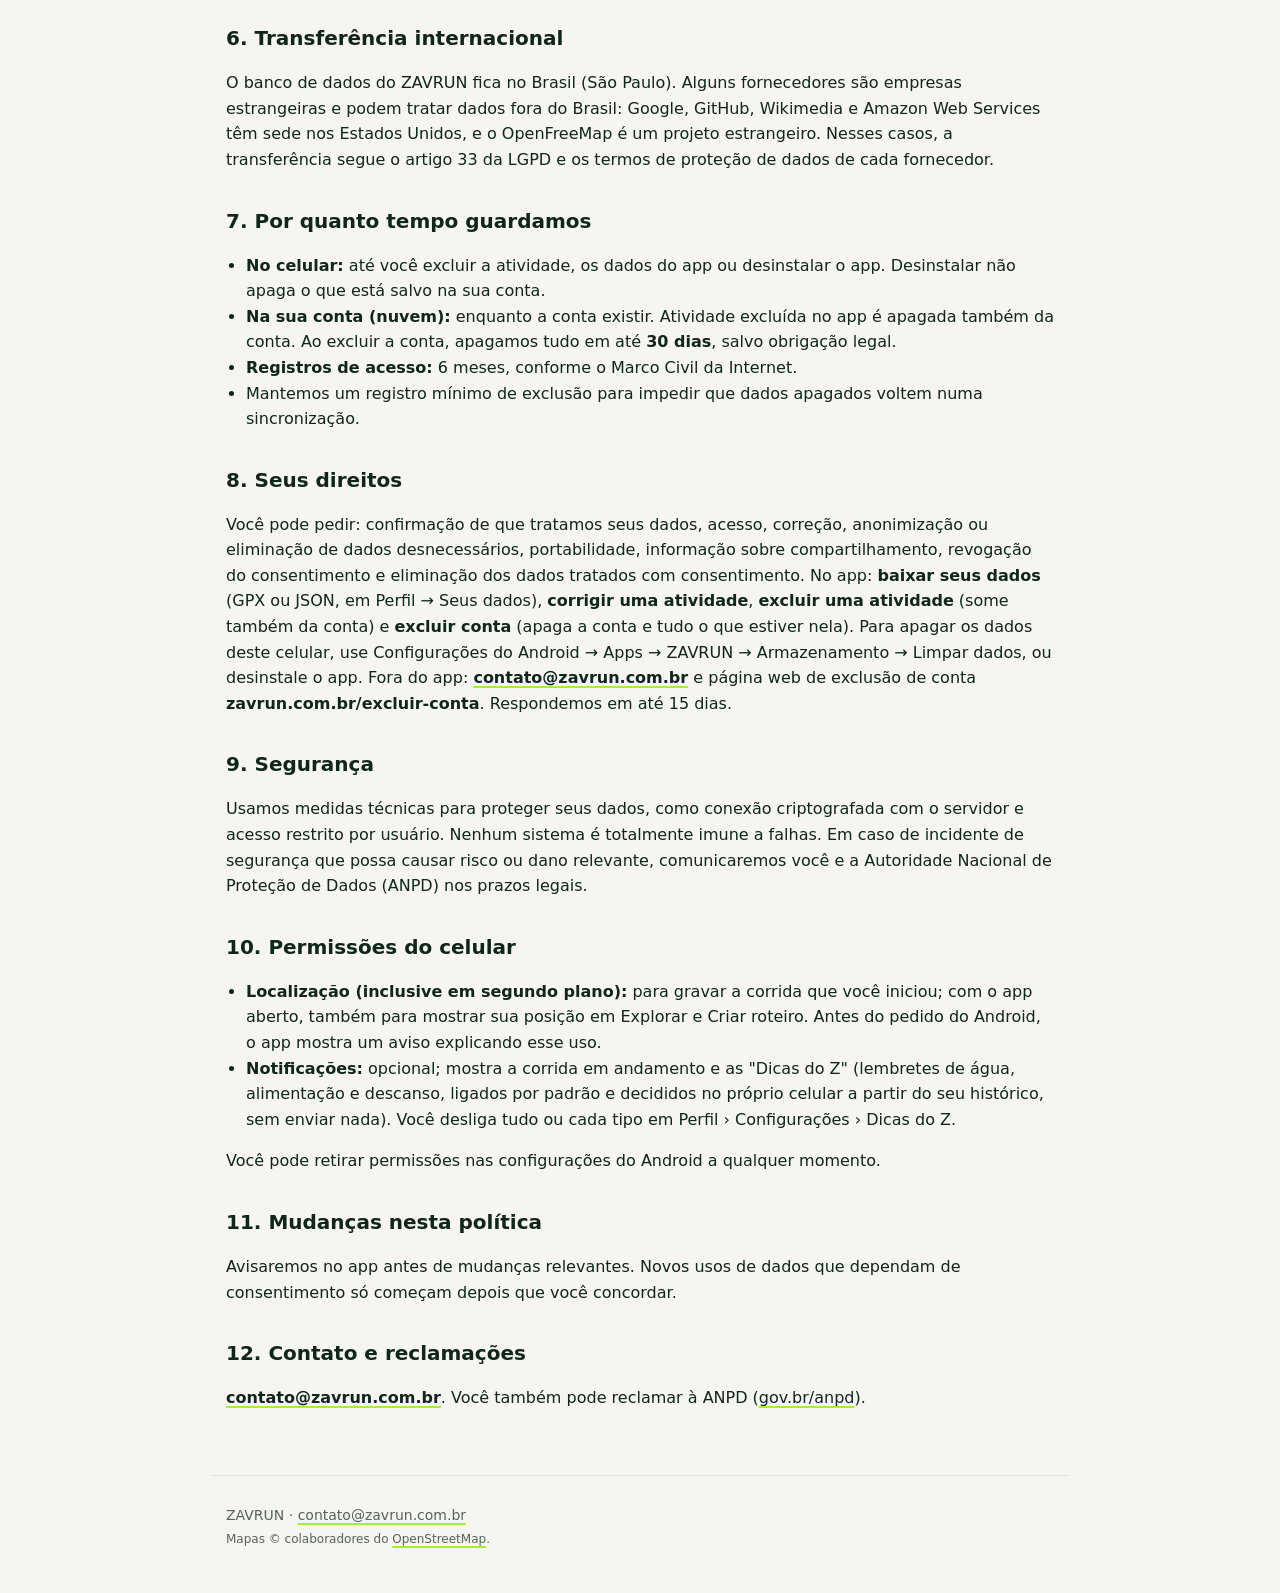
==== commit 60e67bda: "Privacidade: dados de alimentação (NUTRI-01) Co-Authored-By: Claude Opus 5.5 <noreply@anthropic.com>" ====
--- a/privacidade/index.html
+++ b/privacidade/index.html
@@ -13,7 +13,7 @@
 <nav><a href="/privacidade/">Privacidade</a><a href="/termos/">Termos</a><a href="/excluir-conta/">Excluir conta</a></nav></header>
 <main>
 <h1>Política de Privacidade do ZAVRUN</h1>
-<p><strong>Última atualização:</strong> 25 de novembro de 2026</p>
+<p><strong>Última atualização:</strong> 26 de novembro de 2026</p>
 <h2>1. Quem somos</h2>
 <p>O ZAVRUN é um aplicativo de corrida, caminhada e ciclismo. O responsável pelo tratamento dos seus dados (controlador) é <strong>Ricardo Evangelista Dos Santos</strong> (pessoa física; razão social e CNPJ serão informados quando a empresa for aberta), contato: <strong><a href="mailto:contato@zavrun.com.br">contato@zavrun.com.br</a></strong>. Essa mesma pessoa atua como encarregado pelo tratamento de dados pessoais e responde aos seus pedidos.</p>
 <h2>2. Nosso compromisso</h2>
@@ -21,7 +21,7 @@
 <h2>3. Idade mínima</h2>
 <p>O ZAVRUN é destinado a <strong>maiores de 18 anos</strong>. Usamos a declaração de idade e o sinal de idade fornecido pela loja de aplicativos. Se identificarmos uso por menor, a conta e os dados na nuvem serão excluídos.</p>
 <h2>4. Quais dados tratamos, para quê e com qual base legal</h2>
-<div class="table"><table><thead><tr><th>Dado</th><th>Onde fica</th><th>Para quê</th><th>Base legal (LGPD)</th></tr></thead><tbody><tr><td>Localização (GPS) durante a atividade, inclusive com tela bloqueada</td><td>No seu celular e na sua conta (servidor)</td><td>Calcular tempo, distância, ritmo e velocidade, desenhar seu percurso e guardá-lo na sua conta</td><td>Execução do serviço que você pediu ao tocar em Iniciar e <strong>consentimento</strong> dado ao criar a conta</td></tr><tr><td>Localização aproximada ao abrir Explorar ou Criar roteiro</td><td>Só no seu celular, sem gravar</td><td>Mostrar sua posição no mapa e ordenar parques e praças pela distância até você</td><td>Execução do serviço que você pediu ao abrir essas telas</td></tr><tr><td>Atividades (corrida, caminhada, trilha, pedal e registradas à mão): tipo, data, duração, distância, ritmo/velocidade, modo, correções que você fizer</td><td>No seu celular e na sua conta (servidor)</td><td>Histórico, resumos, metas e recuperar tudo ao trocar de celular</td><td>Execução do serviço e <strong>consentimento</strong> dado ao criar a conta</td></tr><tr><td>Atividades e rotas que você importar de arquivos GPX (ex.: exportados do Strava), rotas criadas, treinos montados, título e anotação das atividades, tipo (corrida ou caminhada), tênis usados e atividades registradas à mão (musculação, natação etc., com músculos trabalhados)</td><td>Só no seu celular</td><td>Planejar e guiar seus treinos</td><td>Execução do serviço</td></tr><tr><td>Preferências do app</td><td>Só no seu celular</td><td>Lembrar suas escolhas</td><td>Execução do serviço</td></tr><tr><td>E-mail e identificador de login</td><td>Servidor</td><td>Criar e proteger sua conta</td><td>Execução de contrato</td></tr><tr><td>Cópia na sua conta do resumo das atividades (tipo, data, duração, distância, esforço, músculos e volume) e dos trajetos GPS</td><td>Servidor</td><td>Ver tudo em qualquer celular em que você entrar</td><td><strong>Consentimento</strong> dado ao criar a conta, com aviso na tela de entrada; ao excluir a conta, tudo é apagado</td></tr><tr><td>Lado a Lado (só se você ligar a chave): primeiro nome, data de nascimento (mostramos só a idade), foto opcional, bio curta, parque ou praça pública escolhida da lista, vibe e turnos; convites, matches, bloqueios, mensagens trocadas após match e denúncias</td><td>Servidor</td><td>Encontrar pessoas para treinar junto no mesmo parque, com segurança</td><td><strong>Consentimento</strong> específico; você desliga a chave (some da busca na hora) ou sai e apaga o perfil quando quiser</td></tr><tr><td>Mapa de calor pessoal (todas as suas atividades juntas) e camada do mapa escolhida</td><td>Só no seu celular</td><td>Mostrar por onde você mais se movimenta</td><td>Execução do serviço</td></tr><tr><td>Como você se sentiu em cada atividade e a sua anotação</td><td>Só no seu celular</td><td>Acompanhar seu bem-estar</td><td>Execução do serviço</td></tr><tr><td>Peso (opcional), usado só para estimar calorias</td><td>Só no seu celular</td><td>Mostrar uma estimativa de calorias dos treinos</td><td><strong>Consentimento</strong> (você informa se quiser e pode apagar)</td></tr><tr><td>Dados relacionados à saúde, como ritmo, velocidade e bem-estar</td><td>No seu celular e na sua conta (servidor)</td><td>Funções de treino, metas e lembretes</td><td><strong>Consentimento específico e destacado</strong> (dado sensível), na tela de criar conta</td></tr><tr><td>Registros de acesso (data, hora, IP)</td><td>Servidor</td><td>Segurança e obrigação legal</td><td>Cumprimento de obrigação legal (Marco Civil da Internet)</td></tr></tbody></table></div>
+<div class="table"><table><thead><tr><th>Dado</th><th>Onde fica</th><th>Para quê</th><th>Base legal (LGPD)</th></tr></thead><tbody><tr><td>Localização (GPS) durante a atividade, inclusive com tela bloqueada</td><td>No seu celular e na sua conta (servidor)</td><td>Calcular tempo, distância, ritmo e velocidade, desenhar seu percurso e guardá-lo na sua conta</td><td>Execução do serviço que você pediu ao tocar em Iniciar e <strong>consentimento</strong> dado ao criar a conta</td></tr><tr><td>Localização aproximada ao abrir Explorar ou Criar roteiro</td><td>Só no seu celular, sem gravar</td><td>Mostrar sua posição no mapa e ordenar parques e praças pela distância até você</td><td>Execução do serviço que você pediu ao abrir essas telas</td></tr><tr><td>Atividades (corrida, caminhada, trilha, pedal e registradas à mão): tipo, data, duração, distância, ritmo/velocidade, modo, correções que você fizer</td><td>No seu celular e na sua conta (servidor)</td><td>Histórico, resumos, metas e recuperar tudo ao trocar de celular</td><td>Execução do serviço e <strong>consentimento</strong> dado ao criar a conta</td></tr><tr><td>Atividades e rotas que você importar de arquivos GPX (ex.: exportados do Strava), rotas criadas, treinos montados, título e anotação das atividades, tipo (corrida ou caminhada), tênis usados e atividades registradas à mão (musculação, natação etc., com músculos trabalhados)</td><td>Só no seu celular</td><td>Planejar e guiar seus treinos</td><td>Execução do serviço</td></tr><tr><td>Preferências do app</td><td>Só no seu celular</td><td>Lembrar suas escolhas</td><td>Execução do serviço</td></tr><tr><td>E-mail e identificador de login</td><td>Servidor</td><td>Criar e proteger sua conta</td><td>Execução de contrato</td></tr><tr><td>Cópia na sua conta do resumo das atividades (tipo, data, duração, distância, esforço, músculos e volume) e dos trajetos GPS</td><td>Servidor</td><td>Ver tudo em qualquer celular em que você entrar</td><td><strong>Consentimento</strong> dado ao criar a conta, com aviso na tela de entrada; ao excluir a conta, tudo é apagado</td></tr><tr><td>Lado a Lado (só se você ligar a chave): primeiro nome, data de nascimento (mostramos só a idade), foto opcional, bio curta, parque ou praça pública escolhida da lista, vibe e turnos; convites, matches, bloqueios, mensagens trocadas após match e denúncias</td><td>Servidor</td><td>Encontrar pessoas para treinar junto no mesmo parque, com segurança</td><td><strong>Consentimento</strong> específico; você desliga a chave (some da busca na hora) ou sai e apaga o perfil quando quiser</td></tr><tr><td>Mapa de calor pessoal (todas as suas atividades juntas) e camada do mapa escolhida</td><td>Só no seu celular</td><td>Mostrar por onde você mais se movimenta</td><td>Execução do serviço</td></tr><tr><td>Como você se sentiu em cada atividade e a sua anotação</td><td>Só no seu celular</td><td>Acompanhar seu bem-estar</td><td>Execução do serviço</td></tr><tr><td>Peso (opcional), usado só para estimar calorias</td><td>Só no seu celular</td><td>Mostrar uma estimativa de calorias dos treinos</td><td><strong>Consentimento</strong> (você informa se quiser e pode apagar)</td></tr><tr><td>Alimentação (só se você usar): metas que você define (ou que seu nutricionista passou), refeições registradas (proteína, carboidrato, gordura e, se você quiser, calorias), água, favoritos, peso ao longo do tempo e avisos que você configura</td><td>Só no seu celular (no espaço da sua conta)</td><td>Mostrar suas métricas ao lado do treino e a sua evolução. O ZAVRUN <strong>não faz orientação nutricional</strong></td><td><strong>Consentimento específico</strong> (dado sensível de saúde): você registra se quiser e pode apagar qualquer item</td></tr><tr><td>Relatório de alimentação em PDF</td><td>Gerado no seu celular; você escolhe com quem compartilhar</td><td>Levar seus dados ao seu nutricionista</td><td><strong>Consentimento</strong> (você gera e envia)</td></tr><tr><td>Dados relacionados à saúde, como ritmo, velocidade e bem-estar</td><td>No seu celular e na sua conta (servidor)</td><td>Funções de treino, metas e lembretes</td><td><strong>Consentimento específico e destacado</strong> (dado sensível), na tela de criar conta</td></tr><tr><td>Registros de acesso (data, hora, IP)</td><td>Servidor</td><td>Segurança e obrigação legal</td><td>Cumprimento de obrigação legal (Marco Civil da Internet)</td></tr></tbody></table></div>
 <p>Fora de uma atividade, a localização só é lida quando você abre Explorar ou Criar roteiro, para centralizar o mapa e calcular distâncias; ela não é gravada nem enviada. No Lado a Lado, outras pessoas veem apenas o seu primeiro nome, idade, foto, bio, parque, vibe e turnos, e só se tiverem a chave ligada, o mesmo parque e a mesma vibe. Nunca mostramos endereço, corridas, trajeto, ritmo ou recordes. O Lado a Lado é só para maiores de 18 anos. Quem receber 3 denúncias fica oculto até a nossa revisão. O caminho pelas ruas é calculado no próprio celular. A voz dos treinos usa o sintetizador do seu aparelho; o texto falado não é enviado a ninguém.</p>
 <h2>5. Com quem compartilhamos</h2>
 <p>Somente com fornecedores necessários ao funcionamento, que tratam os dados em nosso nome: <strong>Supabase</strong> (servidor, banco de dados e login; dados hospedados em São Paulo, Brasil), <strong>OpenFreeMap</strong> (desenho do mapa: o celular baixa os pedaços de mapa da região que está na tela; não enviamos seu trajeto, conta ou corridas), <strong>Amazon Web Services – dados abertos de relevo</strong> (só quando você liga a camada Relevo; mesmo funcionamento: só os pedaços de mapa da tela), <strong>Wikimedia (Wikipédia e Wikimedia Commons)</strong> (fotos públicas dos parques no Início: o celular envia apenas a posição do parque, nunca a sua, e mostra o autor e a licença de cada foto), <strong>Google (Places API)</strong> (fotos dos parques no Início: o celular envia apenas o nome e a posição do parque, nunca a sua; mostramos o autor de cada foto), <strong>GitHub</strong> (dados públicos de mapa de outras cidades — parques, nomes de ruas e rede de ruas: o celular pede o arquivo da cidade em que você está, nunca a sua posição exata; as rotas continuam sendo calculadas no celular). Também podemos compartilhar dados quando exigido por lei ou ordem judicial. Nunca publicamos sua rota, seu ponto de início ou fim, nem fotos, sem uma ação expressa sua.</p>
